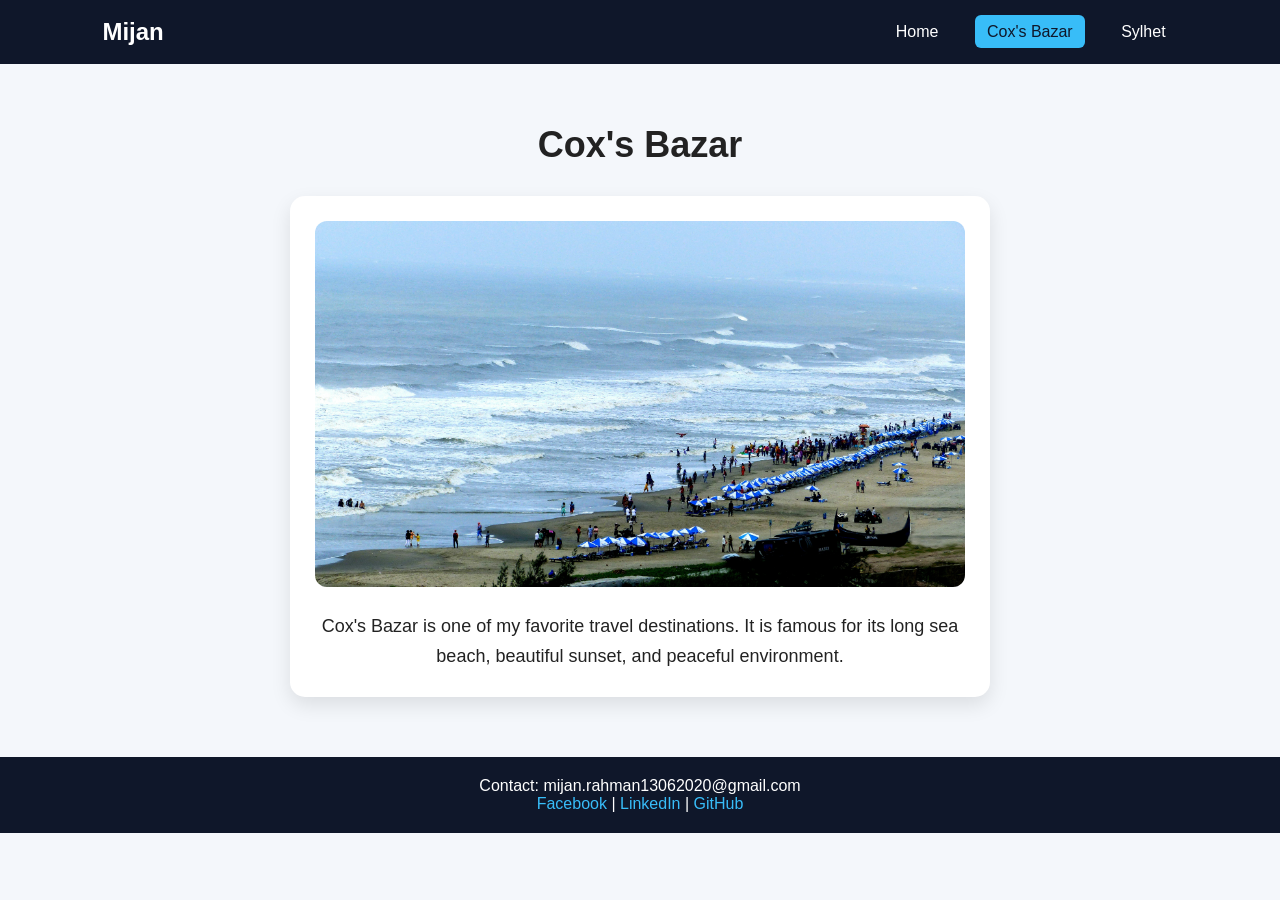
==== coxsbazar.html @ c12e3f06 "Initial portfolio website before AI polish" ====
<!DOCTYPE html>
<html lang="en">

<head>
    <meta charset="UTF-8">
    <meta name="viewport" content="width=device-width, initial-scale=1.0">
    <title>Cox's Bazar</title>
    <link rel="stylesheet" href="style.css">
</head>

<body>

    <header>
        <div class="logo">Mijan</div>
        <nav>
            <a href="index.html">Home</a>
            <a href="coxsbazar.html" class="active">Cox's Bazar</a>
            <a href="sylhet.html">Sylhet</a>
        </nav>
    </header>

    <section class="travel-page">
        <h1>Cox's Bazar</h1>
        <div class="card">
            <img src="images/coxsbazar.jpg" alt="Cox's Bazar">
            <p>Cox's Bazar is one of my favorite travel destinations. It is famous for its long sea beach, beautiful
                sunset, and peaceful environment.</p>
        </div>
    </section>

    <footer>
        <p>Contact: mijan.rahman13062020@gmail.com</p>
        <p>
            <a href="#">Facebook</a> |
            <a href="#">LinkedIn</a> |
            <a href="#">GitHub</a>
        </p>
    </footer>

</body>

</html>
---- style.css ----
* {
  margin: 0;
  padding: 0;
  box-sizing: border-box;
  font-family: Arial, sans-serif;
}

body {
  background-color: #f4f7fb;
  color: #222;
}

header {
  background-color: #0f172a;
  color: white;
  padding: 18px 8%;
  display: flex;
  justify-content: space-between;
  align-items: center;
}

.logo {
  font-size: 24px;
  font-weight: bold;
}

nav a {
  color: white;
  text-decoration: none;
  margin-left: 20px;
  padding: 8px 12px;
  border-radius: 6px;
  transition: 0.3s;
}

nav a:hover,
nav a.active {
  background-color: #38bdf8;
  color: #0f172a;
}

.hero {
  min-height: 80vh;
  display: flex;
  align-items: center;
  justify-content: space-between;
  padding: 60px 8%;
  gap: 40px;
}

.hero-text h1 {
  font-size: 42px;
  margin-bottom: 15px;
}

.hero-text p {
  font-size: 18px;
  margin-bottom: 25px;
  line-height: 1.6;
}

.hero img {
  width: 320px;
  border-radius: 20px;
  box-shadow: 0 8px 20px rgba(0,0,0,0.2);
}

.btn {
  display: inline-block;
  background-color: #0f172a;
  color: white;
  padding: 12px 20px;
  text-decoration: none;
  border-radius: 8px;
  transition: 0.3s;
}

.btn:hover {
  background-color: #38bdf8;
  color: #0f172a;
}

.travel-page {
  padding: 60px 8%;
  text-align: center;
}

.travel-page h1 {
  font-size: 36px;
  margin-bottom: 30px;
}

.card {
  max-width: 700px;
  margin: auto;
  background-color: white;
  border-radius: 15px;
  padding: 25px;
  box-shadow: 0 8px 20px rgba(0,0,0,0.1);
  transition: 0.3s;
}

.card:hover {
  transform: translateY(-8px);
}

.card img {
  width: 100%;
  border-radius: 12px;
  margin-bottom: 20px;
}

.card p {
  font-size: 18px;
  line-height: 1.7;
}

footer {
  background-color: #0f172a;
  color: white;
  text-align: center;
  padding: 20px;
}

footer a {
  color: #38bdf8;
  text-decoration: none;
}

/* Responsive Design */
@media (max-width: 768px) {
  header {
    flex-direction: column;
    gap: 15px;
  }

  nav a {
    display: inline-block;
    margin: 5px;
  }

  .hero {
    flex-direction: column;
    text-align: center;
  }

  .hero-text h1 {
    font-size: 32px;
  }

  .hero img {
    width: 250px;
  }
}
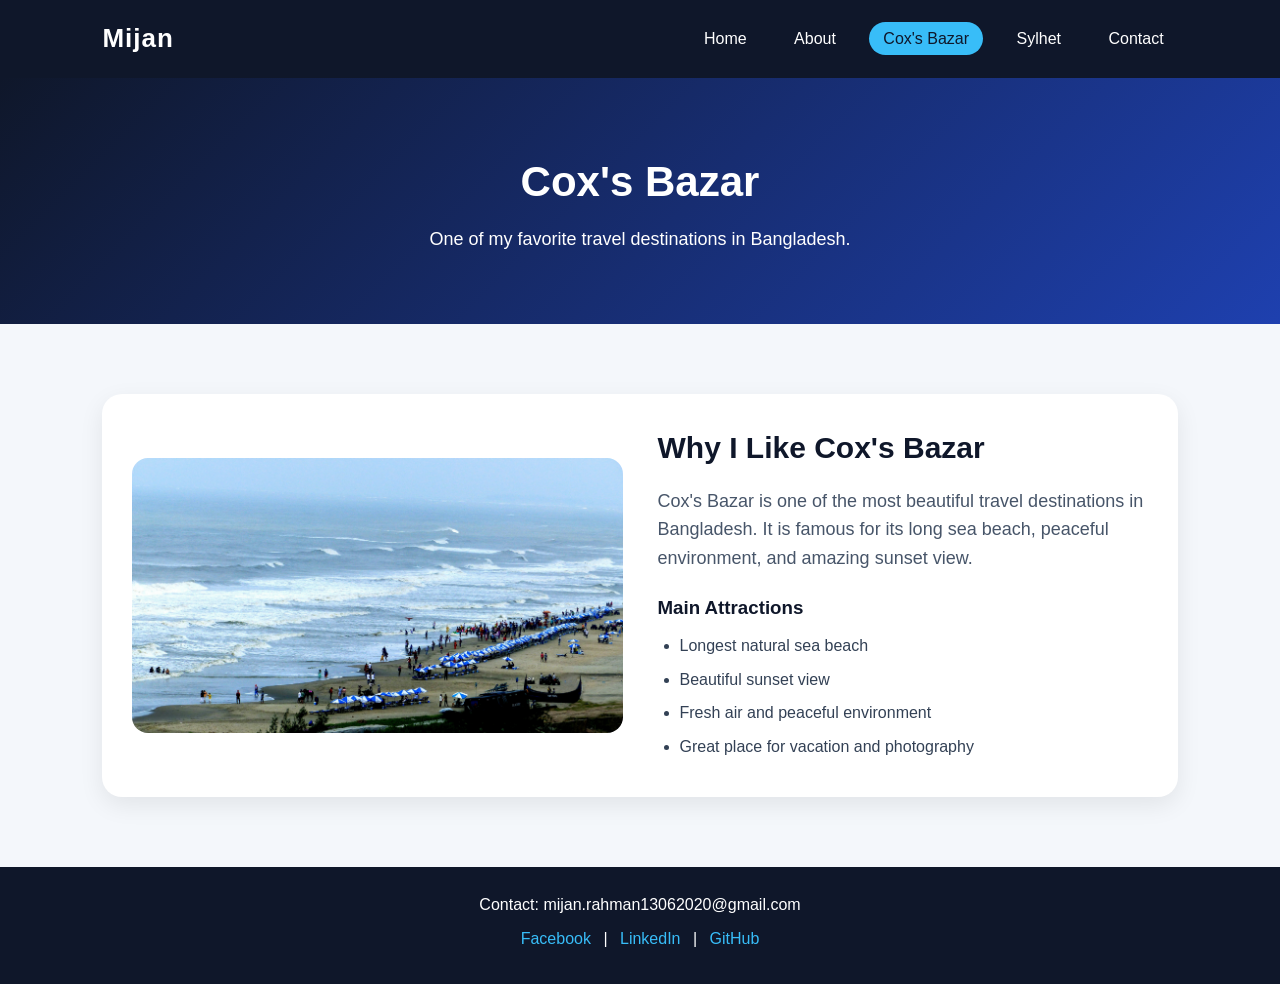
==== commit 1c2982b3: "Polish portfolio website with AI improvements" ====
--- a/coxsbazar.html
+++ b/coxsbazar.html
@@ -4,7 +4,7 @@
 <head>
     <meta charset="UTF-8">
     <meta name="viewport" content="width=device-width, initial-scale=1.0">
-    <title>Cox's Bazar</title>
+    <title>Cox's Bazar | Mijan Portfolio</title>
     <link rel="stylesheet" href="style.css">
 </head>
 
@@ -14,17 +14,38 @@
         <div class="logo">Mijan</div>
         <nav>
             <a href="index.html">Home</a>
+            <a href="about.html">About</a>
             <a href="coxsbazar.html" class="active">Cox's Bazar</a>
             <a href="sylhet.html">Sylhet</a>
+            <a href="contact.html">Contact</a>
         </nav>
     </header>
 
-    <section class="travel-page">
+    <section class="page-header">
         <h1>Cox's Bazar</h1>
-        <div class="card">
+        <p>One of my favorite travel destinations in Bangladesh.</p>
+    </section>
+
+    <section class="travel-details">
+        <div class="travel-card">
             <img src="images/coxsbazar.jpg" alt="Cox's Bazar">
-            <p>Cox's Bazar is one of my favorite travel destinations. It is famous for its long sea beach, beautiful
-                sunset, and peaceful environment.</p>
+
+            <div class="travel-content">
+                <h2>Why I Like Cox's Bazar</h2>
+                <p>
+                    Cox's Bazar is one of the most beautiful travel destinations
+                    in Bangladesh. It is famous for its long sea beach, peaceful
+                    environment, and amazing sunset view.
+                </p>
+
+                <h3>Main Attractions</h3>
+                <ul>
+                    <li>Longest natural sea beach</li>
+                    <li>Beautiful sunset view</li>
+                    <li>Fresh air and peaceful environment</li>
+                    <li>Great place for vacation and photography</li>
+                </ul>
+            </div>
         </div>
     </section>
 
@@ -39,4 +60,4 @@
 
 </body>
 
-</html>+</html>
--- a/style.css
+++ b/style.css
@@ -1,36 +1,43 @@
+/* Global Reset */
 * {
   margin: 0;
   padding: 0;
   box-sizing: border-box;
-  font-family: Arial, sans-serif;
+  font-family: Arial, Helvetica, sans-serif;
 }
 
 body {
-  background-color: #f4f7fb;
-  color: #222;
-}
-
+  background: #f4f7fb;
+  color: #1e293b;
+  line-height: 1.6;
+}
+
+/* Header and Navbar */
 header {
-  background-color: #0f172a;
+  background: #0f172a;
   color: white;
   padding: 18px 8%;
   display: flex;
   justify-content: space-between;
   align-items: center;
+  position: sticky;
+  top: 0;
+  z-index: 100;
 }
 
 .logo {
-  font-size: 24px;
+  font-size: 26px;
   font-weight: bold;
+  letter-spacing: 1px;
 }
 
 nav a {
   color: white;
   text-decoration: none;
-  margin-left: 20px;
-  padding: 8px 12px;
-  border-radius: 6px;
-  transition: 0.3s;
+  margin-left: 15px;
+  padding: 8px 14px;
+  border-radius: 20px;
+  transition: 0.3s ease;
 }
 
 nav a:hover,
@@ -39,116 +46,345 @@
   color: #0f172a;
 }
 
+/* Hero Section */
 .hero {
-  min-height: 80vh;
+  min-height: 85vh;
   display: flex;
   align-items: center;
   justify-content: space-between;
-  padding: 60px 8%;
-  gap: 40px;
+  padding: 70px 8%;
+  gap: 45px;
+  background: linear-gradient(135deg, #e0f2fe, #f8fafc);
+}
+
+.hero-text {
+  max-width: 650px;
+}
+
+.tag {
+  display: inline-block;
+  background: #dbeafe;
+  color: #1d4ed8;
+  padding: 6px 14px;
+  border-radius: 20px;
+  margin-bottom: 15px;
+  font-weight: bold;
 }
 
 .hero-text h1 {
-  font-size: 42px;
-  margin-bottom: 15px;
+  font-size: 46px;
+  color: #0f172a;
+  margin-bottom: 18px;
 }
 
 .hero-text p {
   font-size: 18px;
   margin-bottom: 25px;
-  line-height: 1.6;
+  line-height: 1.8;
+  color: #334155;
 }
 
 .hero img {
-  width: 320px;
-  border-radius: 20px;
-  box-shadow: 0 8px 20px rgba(0,0,0,0.2);
-}
-
+  width: 330px;
+  height: 330px;
+  object-fit: cover;
+  border-radius: 50%;
+  border: 8px solid white;
+  box-shadow: 0 12px 30px rgba(0, 0, 0, 0.18);
+  transition: 0.3s ease;
+}
+
+.hero img:hover {
+  transform: scale(1.04);
+}
+
+/* Button */
 .btn {
   display: inline-block;
   background-color: #0f172a;
   color: white;
-  padding: 12px 20px;
+  padding: 12px 24px;
   text-decoration: none;
-  border-radius: 8px;
-  transition: 0.3s;
+  border-radius: 25px;
+  transition: 0.3s ease;
 }
 
 .btn:hover {
   background-color: #38bdf8;
   color: #0f172a;
-}
-
-.travel-page {
-  padding: 60px 8%;
+  transform: translateY(-3px);
+}
+
+/* Common Section */
+.section {
+  padding: 70px 8%;
   text-align: center;
 }
 
-.travel-page h1 {
+.section h2 {
   font-size: 36px;
-  margin-bottom: 30px;
+  color: #0f172a;
+  margin-bottom: 10px;
+}
+
+.section-text {
+  margin-bottom: 35px;
+  color: #475569;
+  font-size: 18px;
+}
+
+/* Destination Grid */
+.grid {
+  display: grid;
+  grid-template-columns: repeat(2, 1fr);
+  gap: 30px;
 }
 
 .card {
-  max-width: 700px;
-  margin: auto;
   background-color: white;
-  border-radius: 15px;
+  border-radius: 18px;
   padding: 25px;
-  box-shadow: 0 8px 20px rgba(0,0,0,0.1);
-  transition: 0.3s;
+  box-shadow: 0 8px 25px rgba(0, 0, 0, 0.1);
+  transition: 0.3s ease;
 }
 
 .card:hover {
   transform: translateY(-8px);
+  box-shadow: 0 14px 35px rgba(0, 0, 0, 0.15);
 }
 
 .card img {
   width: 100%;
-  border-radius: 12px;
-  margin-bottom: 20px;
+  height: 260px;
+  object-fit: cover;
+  border-radius: 14px;
+  margin-bottom: 18px;
+}
+
+.card h3 {
+  font-size: 24px;
+  color: #0f172a;
+  margin-bottom: 10px;
 }
 
 .card p {
-  font-size: 18px;
-  line-height: 1.7;
-}
-
+  font-size: 17px;
+  color: #475569;
+  margin-bottom: 15px;
+}
+
+.card a {
+  color: #0284c7;
+  font-weight: bold;
+  text-decoration: none;
+}
+
+.card a:hover {
+  text-decoration: underline;
+}
+
+/* Page Header */
+.page-header {
+  padding: 70px 8%;
+  text-align: center;
+  background: linear-gradient(135deg, #0f172a, #1e40af);
+  color: white;
+}
+
+.page-header h1 {
+  font-size: 42px;
+  margin-bottom: 10px;
+}
+
+.page-header p {
+  font-size: 18px;
+}
+
+/* Travel Details */
+.travel-details {
+  padding: 70px 8%;
+}
+
+.travel-card {
+  display: grid;
+  grid-template-columns: 1fr 1fr;
+  gap: 35px;
+  background: white;
+  padding: 30px;
+  border-radius: 20px;
+  box-shadow: 0 8px 25px rgba(0, 0, 0, 0.08);
+  align-items: center;
+}
+
+.travel-card img {
+  width: 100%;
+  border-radius: 16px;
+}
+
+.travel-content h2 {
+  font-size: 30px;
+  color: #0f172a;
+  margin-bottom: 15px;
+}
+
+.travel-content h3 {
+  margin-top: 20px;
+  margin-bottom: 10px;
+  color: #0f172a;
+}
+
+.travel-content p {
+  font-size: 18px;
+  color: #475569;
+}
+
+.travel-content ul {
+  padding-left: 22px;
+  color: #334155;
+}
+
+.travel-content li {
+  margin-bottom: 8px;
+}
+
+/* About and Contact Page */
+.about-box,
+.contact-box {
+  max-width: 850px;
+  margin: auto;
+  background: white;
+  padding: 35px;
+  border-radius: 18px;
+  box-shadow: 0 8px 25px rgba(0, 0, 0, 0.08);
+  text-align: left;
+}
+
+.about-box h2,
+.contact-box h2 {
+  color: #0f172a;
+  margin-bottom: 14px;
+}
+
+.about-box p,
+.contact-box p {
+  font-size: 18px;
+  color: #475569;
+  margin-bottom: 15px;
+}
+
+.skills {
+  display: flex;
+  flex-wrap: wrap;
+  gap: 12px;
+  margin-top: 18px;
+  margin-bottom: 25px;
+}
+
+.skills span {
+  background: #e0f2fe;
+  color: #0369a1;
+  padding: 8px 15px;
+  border-radius: 20px;
+  font-weight: bold;
+}
+
+/* Footer */
 footer {
   background-color: #0f172a;
   color: white;
   text-align: center;
-  padding: 20px;
+  padding: 25px;
+}
+
+footer p {
+  margin-bottom: 8px;
 }
 
 footer a {
   color: #38bdf8;
   text-decoration: none;
-}
-
-/* Responsive Design */
-@media (max-width: 768px) {
+  margin: 0 8px;
+  transition: 0.3s ease;
+}
+
+footer a:hover {
+  color: white;
+  text-decoration: underline;
+}
+
+/* Responsive Design for Tablet */
+@media (max-width: 900px) {
+  .hero {
+    flex-direction: column;
+    text-align: center;
+  }
+
+  .grid {
+    grid-template-columns: 1fr;
+  }
+
+  .travel-card {
+    grid-template-columns: 1fr;
+    text-align: center;
+  }
+
+  .travel-content ul {
+    text-align: left;
+  }
+
+  .hero-text h1 {
+    font-size: 38px;
+  }
+}
+
+/* Responsive Design for Mobile */
+@media (max-width: 600px) {
   header {
     flex-direction: column;
     gap: 15px;
   }
 
+  nav {
+    text-align: center;
+  }
+
   nav a {
     display: inline-block;
     margin: 5px;
   }
 
   .hero {
-    flex-direction: column;
-    text-align: center;
+    padding: 50px 6%;
   }
 
   .hero-text h1 {
     font-size: 32px;
   }
 
+  .hero-text p {
+    font-size: 16px;
+  }
+
   .hero img {
-    width: 250px;
-  }
-}+    width: 240px;
+    height: 240px;
+  }
+
+  .section h2,
+  .page-header h1 {
+    font-size: 32px;
+  }
+
+  .card img {
+    height: 230px;
+  }
+
+  .travel-card {
+    padding: 22px;
+  }
+
+  .about-box,
+  .contact-box {
+    padding: 24px;
+  }
+}
